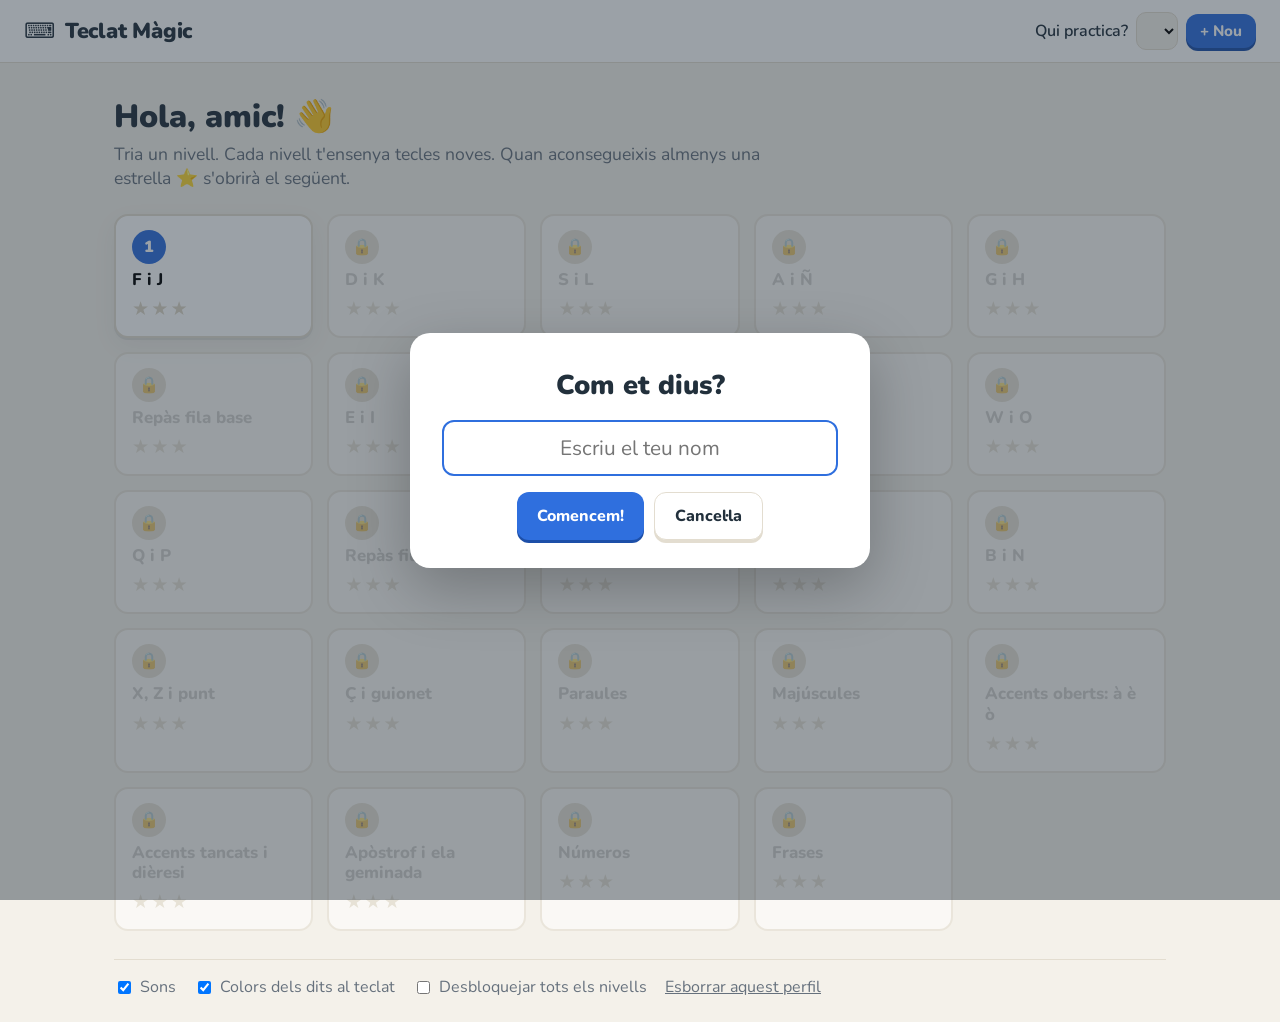
==== index.html @ d81bcf00 "Primera versió de Teclat Màgic Aplicació web en català per aprendre mecanografia: teclat en pantalla" ====
<!doctype html>
<html lang="ca">
<head>
  <meta charset="utf-8">
  <meta name="viewport" content="width=device-width, initial-scale=1">
  <title>Teclat Màgic — Aprèn a escriure amb l'ordinador</title>
  <meta name="description" content="Aplicació per aprendre i practicar mecanografia en català, nivell a nivell.">
  <link rel="preconnect" href="https://fonts.googleapis.com">
  <link rel="preconnect" href="https://fonts.gstatic.com" crossorigin>
  <link href="https://fonts.googleapis.com/css2?family=Nunito:wght@400;600;800;900&display=swap" rel="stylesheet">
  <link rel="stylesheet" href="css/estil.css">
</head>
<body>
  <header class="barra">
    <div class="logo"><span class="logo-icona" aria-hidden="true">⌨️</span> Teclat Màgic</div>
    <div class="perfil">
      <label for="selPerfil">Qui practica?</label>
      <select id="selPerfil"></select>
      <button id="btnNouPerfil" class="btn btn-petit" type="button">+ Nou</button>
    </div>
  </header>

  <main>
    <!-- PANTALLA: NIVELLS -->
    <section id="pantallaNivells" class="pantalla">
      <div class="intro">
        <h1>Hola, <span id="nomSalutacio">amic</span>! 👋</h1>
        <p>Tria un nivell. Cada nivell t'ensenya tecles noves. Quan aconsegueixis almenys una estrella ⭐ s'obrirà el següent.</p>
      </div>
      <div id="graellaNivells" class="graella"></div>
      <div class="opcions">
        <label><input type="checkbox" id="optSo"> Sons</label>
        <label><input type="checkbox" id="optColors"> Colors dels dits al teclat</label>
        <label><input type="checkbox" id="optDesbloquejar"> Desbloquejar tots els nivells</label>
        <button id="btnEsborrarPerfil" class="btn-enllac" type="button">Esborrar aquest perfil</button>
      </div>
    </section>

    <!-- PANTALLA: EXERCICI -->
    <section id="pantallaExercici" class="pantalla" hidden>
      <div class="cap-exercici">
        <button id="btnTornar" class="btn btn-petit" type="button">← Nivells</button>
        <h2 id="titolNivell"></h2>
        <div class="stats">
          <div><b id="statPrecisio">100%</b><span>precisió</span></div>
          <div><b id="statPPM">0</b><span>paraules/min</span></div>
          <div><b id="statErrors">0</b><span>errors</span></div>
        </div>
      </div>
      <p id="descNivell" class="desc"></p>
      <div class="progres"><div id="barraProgres"></div></div>
      <div id="text" class="text" aria-live="polite"></div>
      <p id="pista" class="pista"></p>
      <div id="teclat" class="teclat"></div>
      <div id="llegenda" class="llegenda"></div>
      <p class="ajuda">Consell: mira la pantalla, no el teclat! Els dits sempre tornen a casa: <b>A S D F</b> · <b>J K L Ñ</b></p>
    </section>
  </main>

  <!-- DIÀLEG: RESULTAT -->
  <dialog id="dlgResultat" class="dialeg">
    <div id="resEstrelles" class="res-estrelles"></div>
    <h2 id="resTitol"></h2>
    <p id="resMissatge"></p>
    <div class="res-stats">
      <div><b id="resPrecisio"></b><span>precisió</span></div>
      <div><b id="resPPM"></b><span>paraules/min</span></div>
      <div><b id="resTemps"></b><span>temps</span></div>
    </div>
    <div class="res-botons">
      <button id="btnSeguent" class="btn" type="button">Següent nivell →</button>
      <button id="btnRepetir" class="btn btn-sec" type="button">Torna-ho a provar</button>
      <button id="btnResNivells" class="btn btn-sec" type="button">Nivells</button>
    </div>
  </dialog>

  <!-- DIÀLEG: NOU PERFIL -->
  <dialog id="dlgPerfil" class="dialeg">
    <form id="formPerfil" method="dialog">
      <h2>Com et dius?</h2>
      <input id="inpNom" type="text" maxlength="20" autocomplete="off" placeholder="Escriu el teu nom" required>
      <div class="res-botons">
        <button class="btn" type="submit" value="ok">Comencem!</button>
        <button id="btnCancelPerfil" class="btn btn-sec" type="button">Cancel·la</button>
      </div>
    </form>
  </dialog>

  <script src="js/teclat.js"></script>
  <script src="js/nivells.js"></script>
  <script src="js/app.js"></script>
</body>
</html>
---- css/estil.css ----
/* =====================================================================
   Teclat Màgic — estils
   ===================================================================== */
:root {
  --fons: #f4f1ea;
  --paper: #ffffff;
  --tinta: #22303c;
  --tinta-suau: #66717d;
  --linia: #e3ddd0;
  --accent: #2f6fde;
  --verd: #1fae5b;
  --verd-fosc: #128a45;
  --vermell: #e2453c;
  --groc: #f5b301;
  --radi: 14px;
  --ombra: 0 2px 0 rgba(34, 48, 60, .08), 0 8px 24px rgba(34, 48, 60, .06);

  /* colors dels dits */
  --d-lp: #f9c7d4; --d-la: #fde0a8; --d-lm: #c9ecc1; --d-li: #bfe0fb;
  --d-ri: #d8cdf7; --d-rm: #c9ecc1; --d-ra: #fde0a8; --d-rp: #f9c7d4; --d-th: #e6e3dc;
}

* { box-sizing: border-box; }
html, body { margin: 0; }
body {
  font-family: 'Nunito', system-ui, -apple-system, 'Segoe UI', sans-serif;
  background: var(--fons);
  color: var(--tinta);
  min-height: 100vh;
}
button { font: inherit; cursor: pointer; }
[hidden] { display: none !important; }

/* ---------- Barra superior ---------- */
.barra {
  display: flex; align-items: center; justify-content: space-between; gap: 16px; flex-wrap: wrap;
  padding: 12px 24px; background: var(--paper); border-bottom: 1px solid var(--linia);
}
.logo { font-weight: 900; font-size: 1.35rem; letter-spacing: -.01em; }
.logo-icona { margin-right: 4px; }
.perfil { display: flex; align-items: center; gap: 8px; font-weight: 600; }
.perfil select {
  font: inherit; padding: 6px 10px; border-radius: 10px; border: 1px solid var(--linia); background: var(--fons);
}

/* ---------- Botons ---------- */
.btn {
  background: var(--accent); color: #fff; border: 0; border-radius: 12px;
  padding: 12px 20px; font-weight: 800; box-shadow: 0 3px 0 #1d4fa8;
  transition: transform .06s, box-shadow .06s;
}
.btn:active { transform: translateY(2px); box-shadow: 0 1px 0 #1d4fa8; }
.btn-sec { background: var(--paper); color: var(--tinta); box-shadow: 0 3px 0 var(--linia); border: 1px solid var(--linia); }
.btn-sec:active { box-shadow: 0 1px 0 var(--linia); }
.btn-petit { padding: 7px 14px; font-size: .95rem; }
.btn-enllac { background: none; border: 0; color: var(--tinta-suau); text-decoration: underline; padding: 0; }

main { max-width: 1100px; margin: 0 auto; padding: 24px; }

/* ---------- Pantalla de nivells ---------- */
.intro h1 { margin: 8px 0 4px; font-size: 2rem; font-weight: 900; }
.intro p { margin: 0 0 24px; color: var(--tinta-suau); font-size: 1.1rem; max-width: 60ch; }
.graella { display: grid; grid-template-columns: repeat(auto-fill, minmax(170px, 1fr)); gap: 14px; }
.nivell {
  display: flex; flex-direction: column; align-items: flex-start; gap: 6px; text-align: left;
  background: var(--paper); border: 2px solid var(--linia); border-radius: var(--radi);
  padding: 14px 16px; box-shadow: var(--ombra); transition: transform .1s, border-color .1s;
}
.nivell:hover:not(:disabled) { transform: translateY(-2px); border-color: var(--accent); }
.nivell .num {
  width: 34px; height: 34px; border-radius: 50%; display: grid; place-items: center;
  background: var(--accent); color: #fff; font-weight: 900;
}
.nivell.fet .num { background: var(--verd); }
.nivell .nom { font-weight: 800; font-size: 1.05rem; line-height: 1.2; }
.nivell .estrelles { color: var(--groc); font-size: 1.2rem; letter-spacing: 2px; }
.buides { color: #ddd6c6; }
.nivell.tancat { opacity: .55; cursor: not-allowed; box-shadow: none; }
.nivell.tancat .num { background: #ddd6c6; }
.opcions {
  display: flex; flex-wrap: wrap; gap: 18px; align-items: center; margin-top: 28px;
  padding-top: 16px; border-top: 1px solid var(--linia); color: var(--tinta-suau);
}
.opcions label { display: flex; gap: 6px; align-items: center; }

/* ---------- Pantalla d'exercici ---------- */
.cap-exercici { display: flex; align-items: center; gap: 16px; flex-wrap: wrap; }
.cap-exercici h2 { margin: 0; flex: 1; font-size: 1.4rem; font-weight: 900; }
.stats { display: flex; gap: 10px; }
.stats div, .res-stats div {
  background: var(--paper); border: 1px solid var(--linia); border-radius: 12px;
  padding: 6px 14px; text-align: center; min-width: 86px;
}
.stats b, .res-stats b { display: block; font-size: 1.35rem; font-weight: 900; font-variant-numeric: tabular-nums; }
.stats span, .res-stats span { font-size: .78rem; color: var(--tinta-suau); }
.desc { color: var(--tinta-suau); margin: 10px 0 12px; font-size: 1.05rem; }

.progres { height: 8px; background: var(--linia); border-radius: 99px; overflow: hidden; }
#barraProgres { height: 100%; width: 0; background: var(--verd); transition: width .15s; }

.text {
  margin: 16px 0 8px; padding: 22px 26px; background: var(--paper); border-radius: var(--radi);
  box-shadow: var(--ombra); font-size: 2.1rem; line-height: 1.7; letter-spacing: .04em;
  font-family: 'Nunito', system-ui, sans-serif; font-weight: 700; word-break: break-word;
}
.c { display: inline-block; padding: 0 1px; border-radius: 6px; min-width: .3em; color: #b2aa9a; }
.c.espai { color: #e2dccf; }
.c.fet { color: var(--verd-fosc); }
.c.fet.espai { color: #cfe9d9; }
.c.fet-error { color: var(--vermell); }
.c.actual {
  color: var(--tinta); background: #d9f4e3; outline: 3px solid var(--verd); outline-offset: 1px;
  animation: parpelleja 1.1s ease-in-out infinite;
}
.c.actual.espai { color: var(--verd); }
@keyframes parpelleja { 50% { outline-color: #8fdcae; } }
.c.sacseja { animation: sacseja .3s; background: #fde2e0; outline-color: var(--vermell); }
@keyframes sacseja {
  20% { transform: translateX(-4px); } 40% { transform: translateX(4px); }
  60% { transform: translateX(-3px); } 80% { transform: translateX(3px); }
}

.pista { min-height: 1.6em; margin: 6px 0 14px; font-size: 1.1rem; text-align: center; }
.pista em { color: var(--tinta-suau); }
kbd {
  font-family: inherit; font-weight: 800; background: var(--paper); border: 1px solid var(--linia);
  border-bottom-width: 3px; border-radius: 6px; padding: 1px 8px;
}
.punt { display: inline-block; width: .8em; height: .8em; border-radius: 50%; margin: 0 4px 0 2px; vertical-align: -1px; border: 1px solid rgba(0,0,0,.12); }
.punt.dit-lp, .punt.dit-rp { background: var(--d-lp); }
.punt.dit-la, .punt.dit-ra { background: var(--d-la); }
.punt.dit-lm, .punt.dit-rm { background: var(--d-lm); }
.punt.dit-li { background: var(--d-li); }
.punt.dit-ri { background: var(--d-ri); }
.punt.dit-th { background: var(--d-th); }

/* ---------- Teclat ---------- */
.teclat {
  background: #3a4550; border-radius: 18px; padding: 10px; box-shadow: 0 6px 0 #26303a, var(--ombra);
  user-select: none;
}
.fila { display: flex; }
.tecla { width: calc(var(--w) * 100% / 15); padding: 3px; }
.cap {
  position: relative; height: clamp(34px, 5.2vw, 58px); border-radius: 8px;
  background: #f7f5f0; box-shadow: 0 3px 0 #b9b3a6;
  display: flex; flex-direction: column; align-items: center; justify-content: center;
  transition: background .12s, transform .06s, box-shadow .06s;
  color: var(--tinta);
}
.principal { font-weight: 800; font-size: clamp(.8rem, 1.6vw, 1.25rem); line-height: 1; }
.sup { font-size: clamp(.55rem, 1vw, .75rem); color: var(--tinta-suau); line-height: 1; margin-bottom: 2px; }
.etiqueta-fn { font-size: clamp(.5rem, .95vw, .78rem); color: var(--tinta-suau); font-weight: 700; white-space: nowrap; }
.tecla.fn .cap { background: #e3dfd6; }
.tecla.dead .principal { color: #8d5bd6; }
.tecla.casa .cap::after {
  content: ''; position: absolute; bottom: 7px; width: 26%; height: 3px; border-radius: 2px; background: #9a9283;
}

/* colors per dit (opcional) */
.amb-colors .dit-lp .cap, .amb-colors .dit-rp .cap { background: var(--d-lp); }
.amb-colors .dit-la .cap, .amb-colors .dit-ra .cap { background: var(--d-la); }
.amb-colors .dit-lm .cap, .amb-colors .dit-rm .cap { background: var(--d-lm); }
.amb-colors .dit-li .cap { background: var(--d-li); }
.amb-colors .dit-ri .cap { background: var(--d-ri); }
.amb-colors .tecla.fn .cap { background: #e3dfd6; }

/* tecla que cal prémer (verd) */
.tecla.objectiu .cap {
  background: var(--verd) !important; color: #fff; box-shadow: 0 3px 0 var(--verd-fosc), 0 0 0 4px rgba(31,174,91,.35);
  animation: batec 1s ease-in-out infinite;
}
.tecla.objectiu .sup, .tecla.objectiu .etiqueta-fn, .tecla.objectiu .principal { color: #fff; }
.tecla.objectiu.casa .cap::after { background: #fff; }
@keyframes batec { 50% { box-shadow: 0 3px 0 var(--verd-fosc), 0 0 0 8px rgba(31,174,91,.15); } }

/* tecla premuda correctament / errònia */
.tecla.premuda .cap { transform: translateY(2px); box-shadow: 0 1px 0 #b9b3a6; }
.tecla.erronia .cap {
  background: var(--vermell) !important; color: #fff; transform: translateY(2px);
  box-shadow: 0 1px 0 #a92a22, 0 0 0 4px rgba(226,69,60,.35);
}
.tecla.erronia .sup, .tecla.erronia .etiqueta-fn, .tecla.erronia .principal { color: #fff; }

.llegenda { display: flex; flex-wrap: wrap; justify-content: center; gap: 6px 16px; margin-top: 14px; font-size: .85rem; color: var(--tinta-suau); }
.ajuda { text-align: center; color: var(--tinta-suau); margin-top: 12px; }

/* ---------- Diàlegs ---------- */
.dialeg {
  border: 0; border-radius: 20px; padding: 28px 32px; max-width: 460px; width: calc(100% - 32px);
  text-align: center; box-shadow: 0 20px 60px rgba(0,0,0,.25); color: var(--tinta);
}
.dialeg::backdrop { background: rgba(34, 48, 60, .45); }
.dialeg h2 { margin: 6px 0; font-size: 1.7rem; font-weight: 900; }
.dialeg p { color: var(--tinta-suau); }
.res-estrelles { font-size: 3rem; color: var(--groc); letter-spacing: 6px; }
.res-stats { display: flex; justify-content: center; gap: 10px; margin: 16px 0; }
.res-botons { display: flex; flex-wrap: wrap; justify-content: center; gap: 10px; margin-top: 16px; }
#inpNom {
  font: inherit; font-size: 1.3rem; width: 100%; padding: 12px 14px; margin-top: 10px;
  border: 2px solid var(--linia); border-radius: 12px; text-align: center;
}
#inpNom:focus { outline: none; border-color: var(--accent); }

@media (max-width: 640px) {
  main { padding: 16px; }
  .text { font-size: 1.5rem; padding: 16px; }
  .stats div { min-width: 70px; padding: 4px 8px; }
}
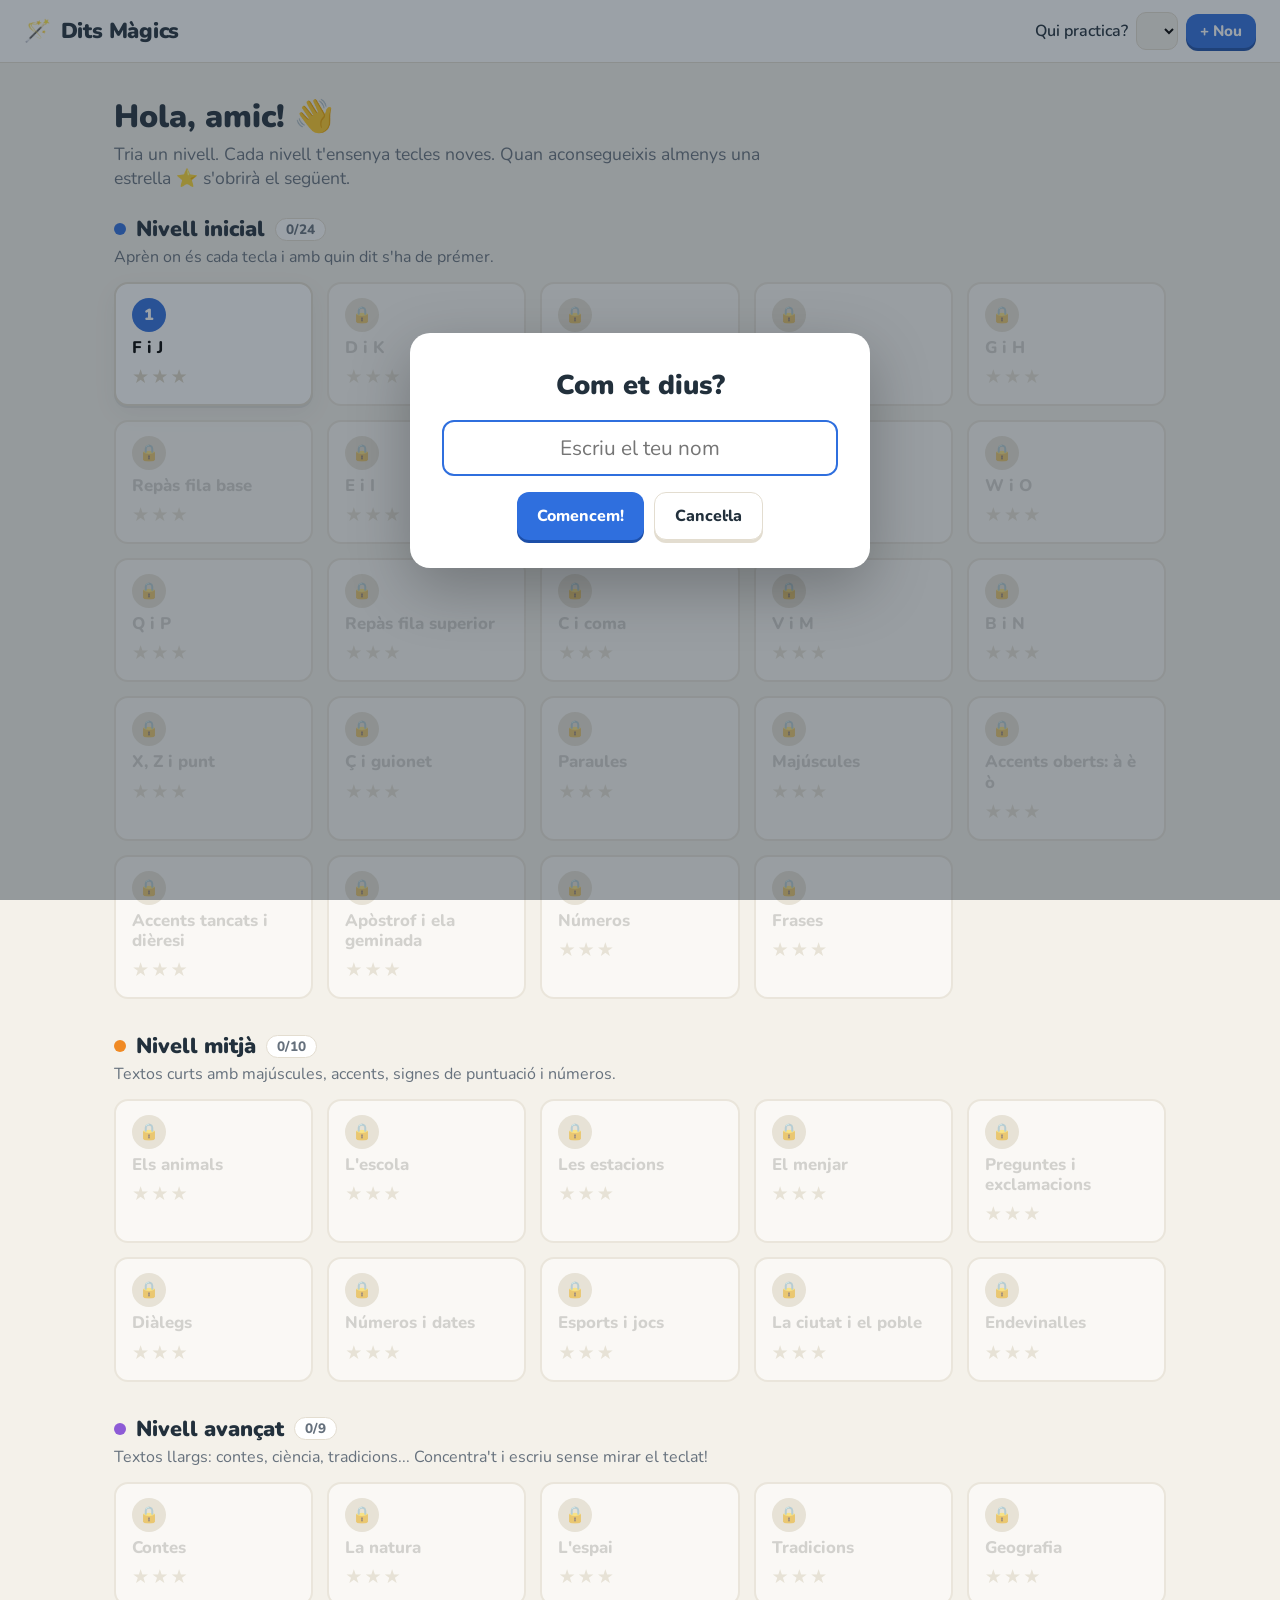
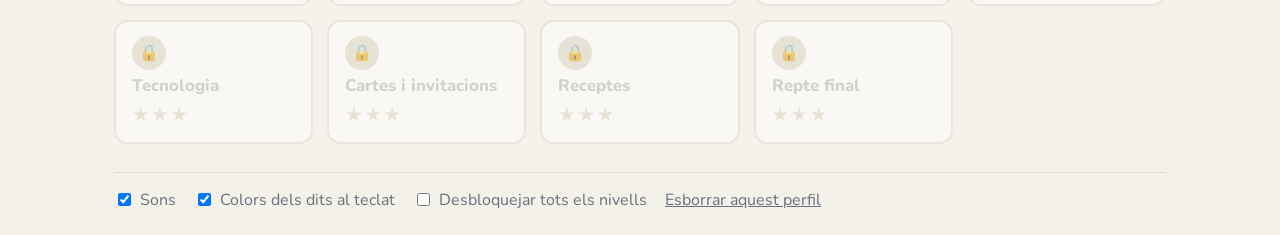
==== commit d4ee523b: "Canvia el nom de la web a Dits Màgics - Nou nom i icona (🪄) a la capçalera, al títol i al README. - " ====
--- a/index.html
+++ b/index.html
@@ -3,8 +3,9 @@
 <head>
   <meta charset="utf-8">
   <meta name="viewport" content="width=device-width, initial-scale=1">
-  <title>Teclat Màgic — Aprèn a escriure amb l'ordinador</title>
+  <title>Dits Màgics — Aprèn a escriure amb l'ordinador</title>
   <meta name="description" content="Aplicació per aprendre i practicar mecanografia en català, nivell a nivell.">
+  <link rel="icon" href="data:image/svg+xml,<svg xmlns='http://www.w3.org/2000/svg' viewBox='0 0 100 100'><text y='.9em' font-size='90'>🪄</text></svg>">
   <link rel="preconnect" href="https://fonts.googleapis.com">
   <link rel="preconnect" href="https://fonts.gstatic.com" crossorigin>
   <link href="https://fonts.googleapis.com/css2?family=Nunito:wght@400;600;800;900&display=swap" rel="stylesheet">
@@ -12,7 +13,7 @@
 </head>
 <body>
   <header class="barra">
-    <div class="logo"><span class="logo-icona" aria-hidden="true">⌨️</span> Teclat Màgic</div>
+    <div class="logo"><span class="logo-icona" aria-hidden="true">🪄</span> Dits Màgics</div>
     <div class="perfil">
       <label for="selPerfil">Qui practica?</label>
       <select id="selPerfil"></select>
--- a/css/estil.css
+++ b/css/estil.css
@@ -1,5 +1,5 @@
 /* =====================================================================
-   Teclat Màgic — estils
+   Dits Màgics — estils
    ===================================================================== */
 :root {
   --fons: #f4f1ea;
@@ -73,7 +73,19 @@
 }
 .nivell.fet .num { background: var(--verd); }
 .nivell .nom { font-weight: 800; font-size: 1.05rem; line-height: 1.2; }
+.nivell .peu-nivell { display: flex; align-items: center; justify-content: space-between; width: 100%; gap: 8px; }
 .nivell .estrelles { color: var(--groc); font-size: 1.2rem; letter-spacing: 2px; }
+.nivell .record { font-size: .8rem; font-weight: 700; color: var(--tinta-suau); background: var(--fons); border-radius: 99px; padding: 2px 8px; }
+.seccio { grid-column: 1 / -1; margin-top: 18px; }
+.seccio:first-child { margin-top: 0; }
+.seccio h3 { margin: 0; font-size: 1.35rem; font-weight: 900; display: flex; align-items: center; gap: 10px; }
+.seccio h3::before { content: ''; width: 12px; height: 12px; border-radius: 50%; background: var(--accent); }
+.seccio-mitja h3::before { background: #f08a24; }
+.seccio-avancat h3::before { background: #8d5bd6; }
+.seccio p { margin: 2px 0 0; color: var(--tinta-suau); }
+.comptador { font-size: .85rem; font-weight: 800; color: var(--tinta-suau); background: var(--paper); border: 1px solid var(--linia); border-radius: 99px; padding: 1px 10px; }
+.nivell-mitja .num { background: #f08a24; }
+.nivell-avancat .num { background: #8d5bd6; }
 .buides { color: #ddd6c6; }
 .nivell.tancat { opacity: .55; cursor: not-allowed; box-shadow: none; }
 .nivell.tancat .num { background: #ddd6c6; }
@@ -101,8 +113,11 @@
 .text {
   margin: 16px 0 8px; padding: 22px 26px; background: var(--paper); border-radius: var(--radi);
   box-shadow: var(--ombra); font-size: 2.1rem; line-height: 1.7; letter-spacing: .04em;
-  font-family: 'Nunito', system-ui, sans-serif; font-weight: 700; word-break: break-word;
-}
+  font-family: 'Nunito', system-ui, sans-serif; font-weight: 700;
+}
+.text-interior { position: relative; overflow: hidden; max-height: calc(1.7em * 4); }
+.text.llarg { font-size: 1.65rem; }
+.paraula { display: inline-block; white-space: nowrap; }
 .c { display: inline-block; padding: 0 1px; border-radius: 6px; min-width: .3em; color: #b2aa9a; }
 .c.espai { color: #e2dccf; }
 .c.fet { color: var(--verd-fosc); }
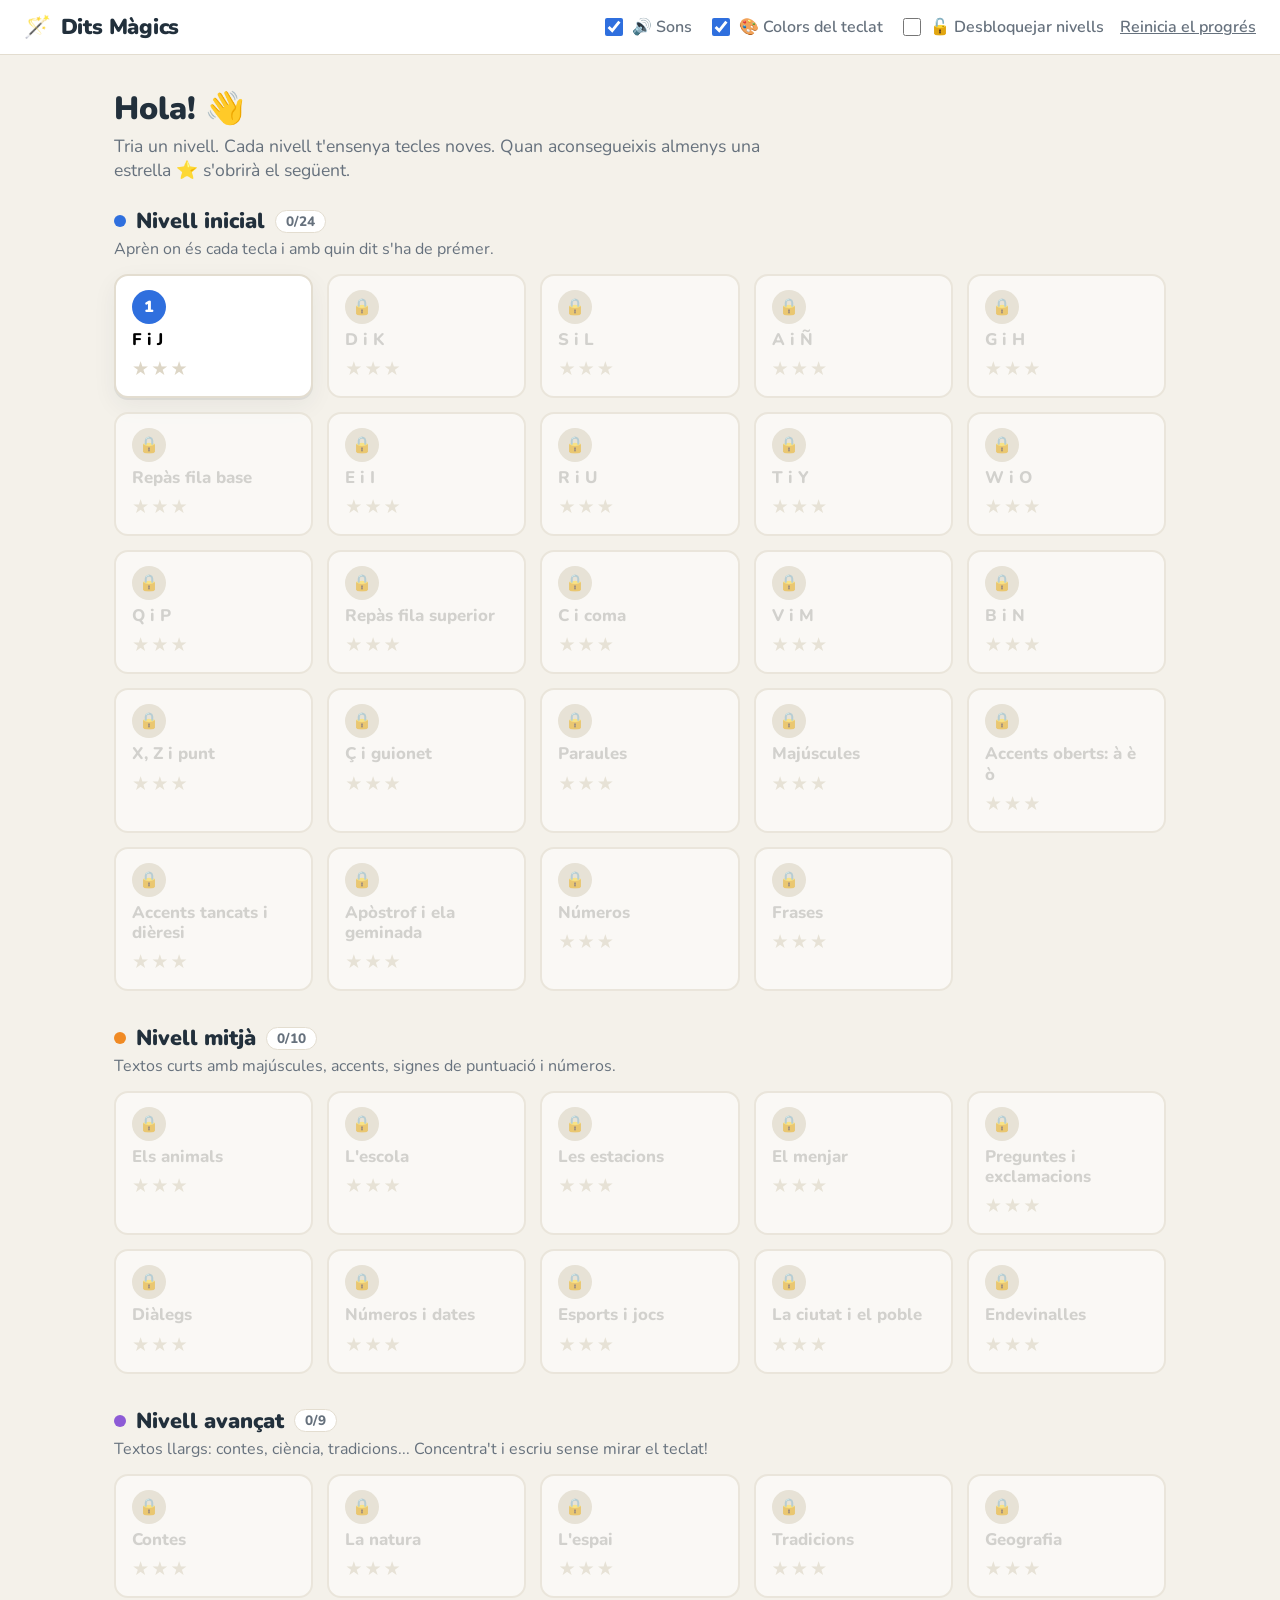
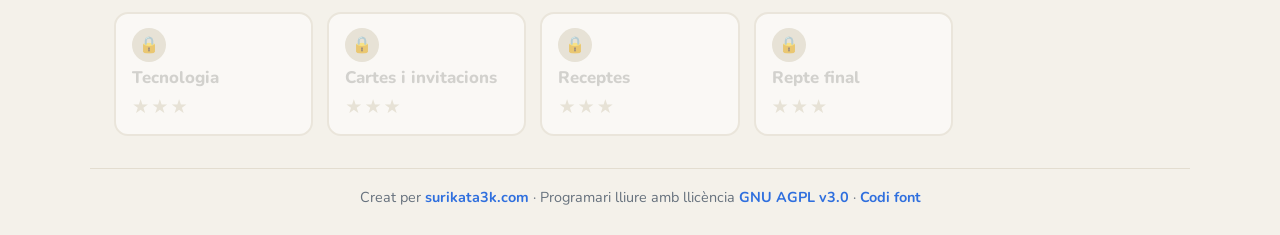
==== commit e978caef: "Treu el registre, mou les opcions a dalt i afegeix peu amb autoria i llicència Co-Authored-By: Claud" ====
--- a/index.html
+++ b/index.html
@@ -14,10 +14,11 @@
 <body>
   <header class="barra">
     <div class="logo"><span class="logo-icona" aria-hidden="true">🪄</span> Dits Màgics</div>
-    <div class="perfil">
-      <label for="selPerfil">Qui practica?</label>
-      <select id="selPerfil"></select>
-      <button id="btnNouPerfil" class="btn btn-petit" type="button">+ Nou</button>
+    <div class="opcions">
+      <label><input type="checkbox" id="optSo"> 🔊 Sons</label>
+      <label><input type="checkbox" id="optColors"> 🎨 Colors del teclat</label>
+      <label><input type="checkbox" id="optDesbloquejar"> 🔓 Desbloquejar nivells</label>
+      <button id="btnReiniciar" class="btn-enllac" type="button">Reinicia el progrés</button>
     </div>
   </header>
 
@@ -25,16 +26,10 @@
     <!-- PANTALLA: NIVELLS -->
     <section id="pantallaNivells" class="pantalla">
       <div class="intro">
-        <h1>Hola, <span id="nomSalutacio">amic</span>! 👋</h1>
+        <h1>Hola! 👋</h1>
         <p>Tria un nivell. Cada nivell t'ensenya tecles noves. Quan aconsegueixis almenys una estrella ⭐ s'obrirà el següent.</p>
       </div>
       <div id="graellaNivells" class="graella"></div>
-      <div class="opcions">
-        <label><input type="checkbox" id="optSo"> Sons</label>
-        <label><input type="checkbox" id="optColors"> Colors dels dits al teclat</label>
-        <label><input type="checkbox" id="optDesbloquejar"> Desbloquejar tots els nivells</label>
-        <button id="btnEsborrarPerfil" class="btn-enllac" type="button">Esborrar aquest perfil</button>
-      </div>
     </section>
 
     <!-- PANTALLA: EXERCICI -->
@@ -58,6 +53,13 @@
     </section>
   </main>
 
+  <footer class="peu">
+    Creat per <a href="https://surikata3k.com" target="_blank" rel="noopener">surikata3k.com</a>
+    · Programari lliure amb llicència
+    <a href="https://github.com/surikata3k/ditsmagics/blob/main/LICENSE" target="_blank" rel="noopener">GNU AGPL v3.0</a>
+    · <a href="https://github.com/surikata3k/ditsmagics" target="_blank" rel="noopener">Codi font</a>
+  </footer>
+
   <!-- DIÀLEG: RESULTAT -->
   <dialog id="dlgResultat" class="dialeg">
     <div id="resEstrelles" class="res-estrelles"></div>
@@ -75,17 +77,6 @@
     </div>
   </dialog>
 
-  <!-- DIÀLEG: NOU PERFIL -->
-  <dialog id="dlgPerfil" class="dialeg">
-    <form id="formPerfil" method="dialog">
-      <h2>Com et dius?</h2>
-      <input id="inpNom" type="text" maxlength="20" autocomplete="off" placeholder="Escriu el teu nom" required>
-      <div class="res-botons">
-        <button class="btn" type="submit" value="ok">Comencem!</button>
-        <button id="btnCancelPerfil" class="btn btn-sec" type="button">Cancel·la</button>
-      </div>
-    </form>
-  </dialog>
 
   <script src="js/teclat.js"></script>
   <script src="js/nivells.js"></script>
--- a/css/estil.css
+++ b/css/estil.css
@@ -38,10 +38,9 @@
 }
 .logo { font-weight: 900; font-size: 1.35rem; letter-spacing: -.01em; }
 .logo-icona { margin-right: 4px; }
-.perfil { display: flex; align-items: center; gap: 8px; font-weight: 600; }
-.perfil select {
-  font: inherit; padding: 6px 10px; border-radius: 10px; border: 1px solid var(--linia); background: var(--fons);
-}
+.barra .opcions { display: flex; flex-wrap: wrap; gap: 8px 16px; align-items: center; font-weight: 600; color: var(--tinta-suau); }
+.barra .opcions label { display: flex; gap: 6px; align-items: center; cursor: pointer; }
+.barra .opcions input { width: 18px; height: 18px; accent-color: var(--accent); cursor: pointer; }
 
 /* ---------- Botons ---------- */
 .btn {
@@ -89,11 +88,6 @@
 .buides { color: #ddd6c6; }
 .nivell.tancat { opacity: .55; cursor: not-allowed; box-shadow: none; }
 .nivell.tancat .num { background: #ddd6c6; }
-.opcions {
-  display: flex; flex-wrap: wrap; gap: 18px; align-items: center; margin-top: 28px;
-  padding-top: 16px; border-top: 1px solid var(--linia); color: var(--tinta-suau);
-}
-.opcions label { display: flex; gap: 6px; align-items: center; }
 
 /* ---------- Pantalla d'exercici ---------- */
 .cap-exercici { display: flex; align-items: center; gap: 16px; flex-wrap: wrap; }
@@ -222,3 +216,11 @@
   .text { font-size: 1.5rem; padding: 16px; }
   .stats div { min-width: 70px; padding: 4px 8px; }
 }
+
+/* ---------- Peu de pàgina ---------- */
+.peu {
+  max-width: 1100px; margin: 8px auto 0; padding: 18px 24px 28px; text-align: center;
+  font-size: .9rem; color: var(--tinta-suau); border-top: 1px solid var(--linia);
+}
+.peu a { color: var(--accent); font-weight: 700; text-decoration: none; }
+.peu a:hover { text-decoration: underline; }
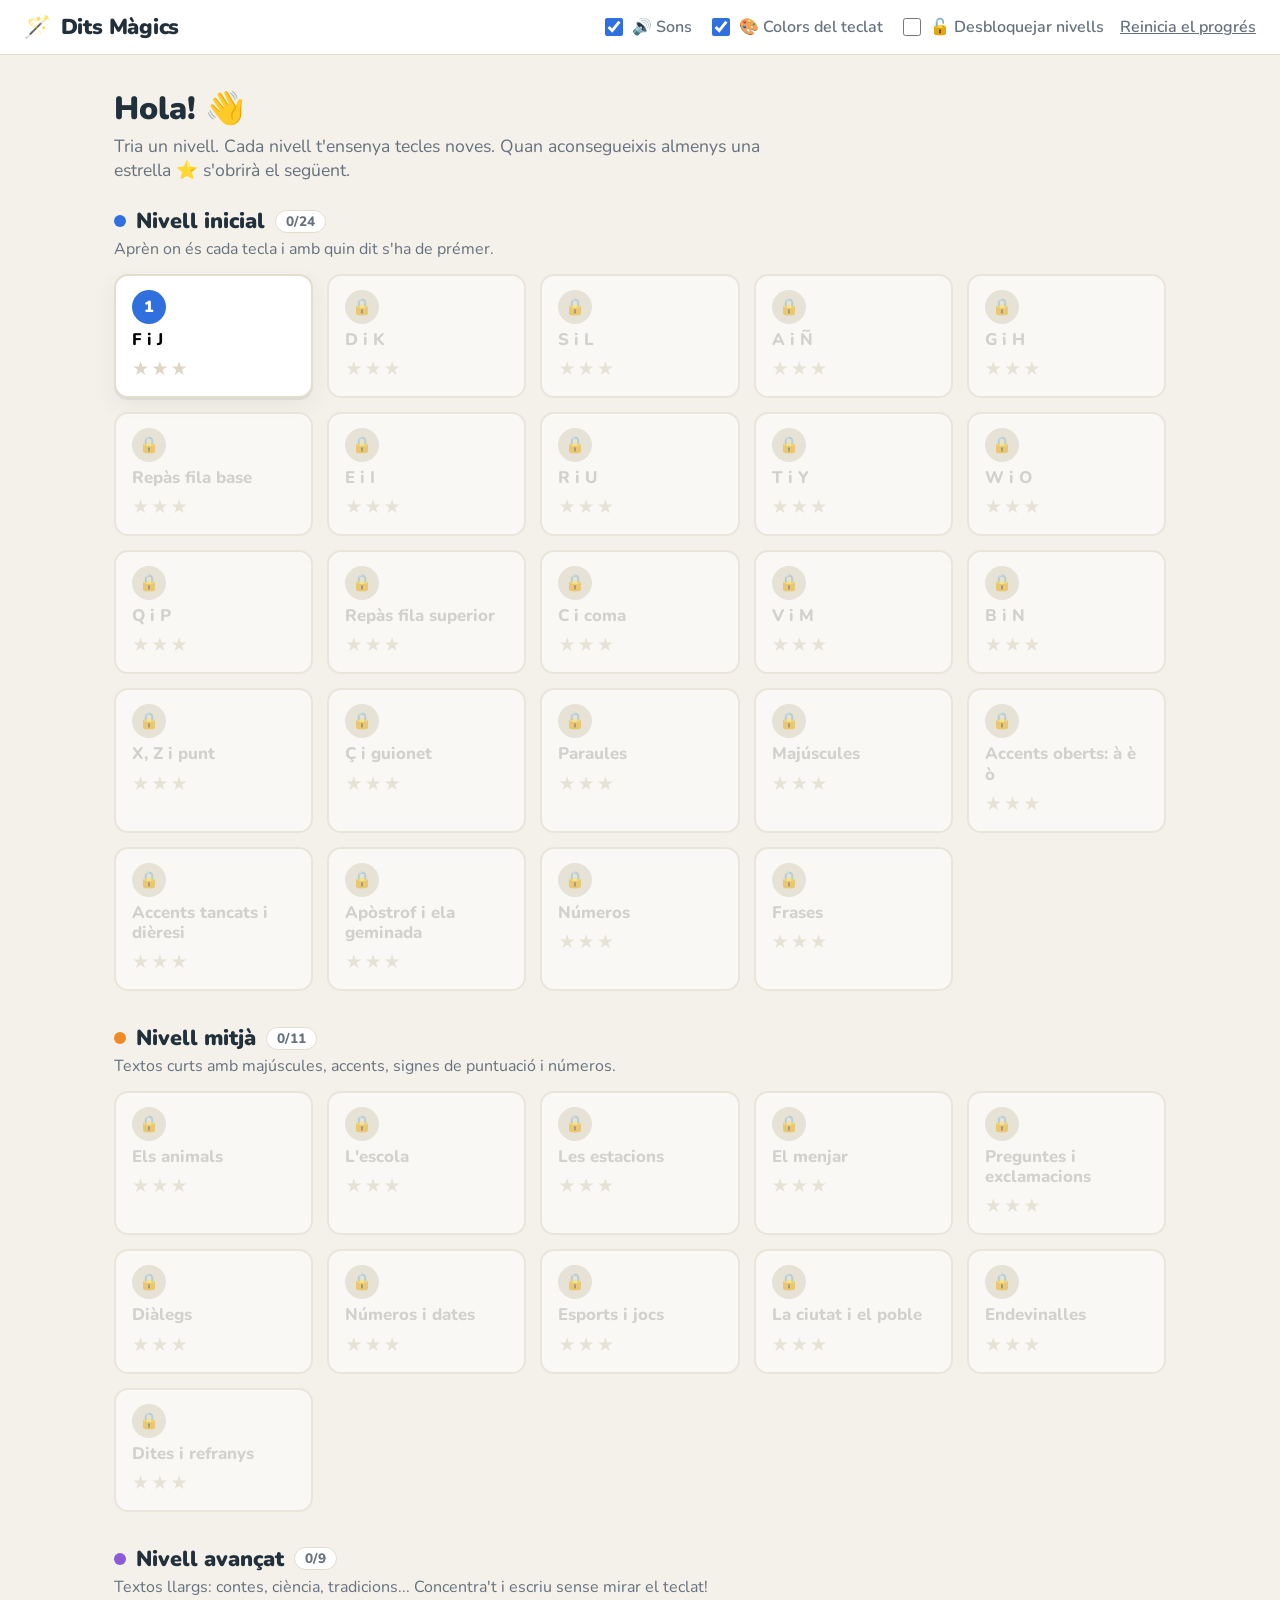
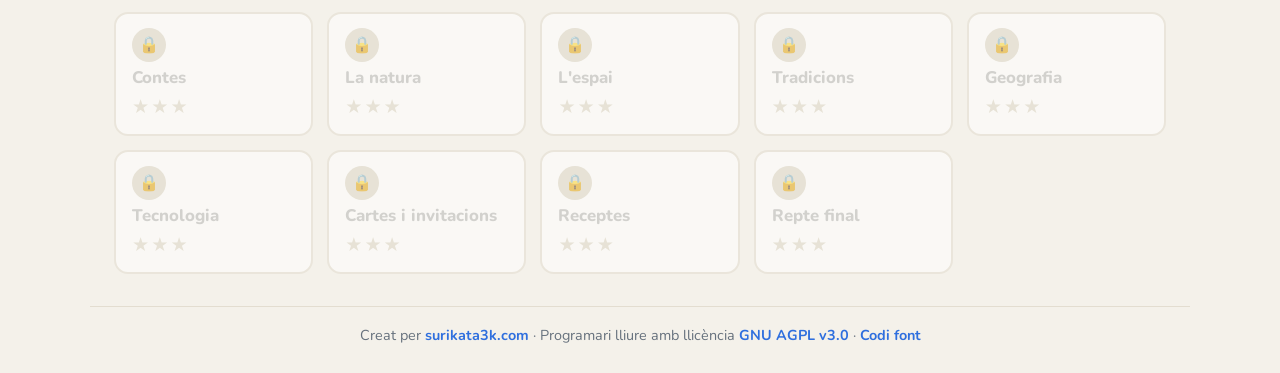
==== commit 6374b013: "Afegeix el nivell «Dites i refranys» amb frases típiques catalanes Co-Authored-By: Claude Opus 5.5 <" ====
--- a/index.html
+++ b/index.html
@@ -9,7 +9,7 @@
   <link rel="preconnect" href="https://fonts.googleapis.com">
   <link rel="preconnect" href="https://fonts.gstatic.com" crossorigin>
   <link href="https://fonts.googleapis.com/css2?family=Nunito:wght@400;600;800;900&display=swap" rel="stylesheet">
-  <link rel="stylesheet" href="css/estil.css">
+  <link rel="stylesheet" href="css/estil.css?v=3">
 </head>
 <body>
   <header class="barra">
@@ -78,8 +78,8 @@
   </dialog>
 
 
-  <script src="js/teclat.js"></script>
-  <script src="js/nivells.js"></script>
-  <script src="js/app.js"></script>
+  <script src="js/teclat.js?v=3"></script>
+  <script src="js/nivells.js?v=3"></script>
+  <script src="js/app.js?v=3"></script>
 </body>
 </html>
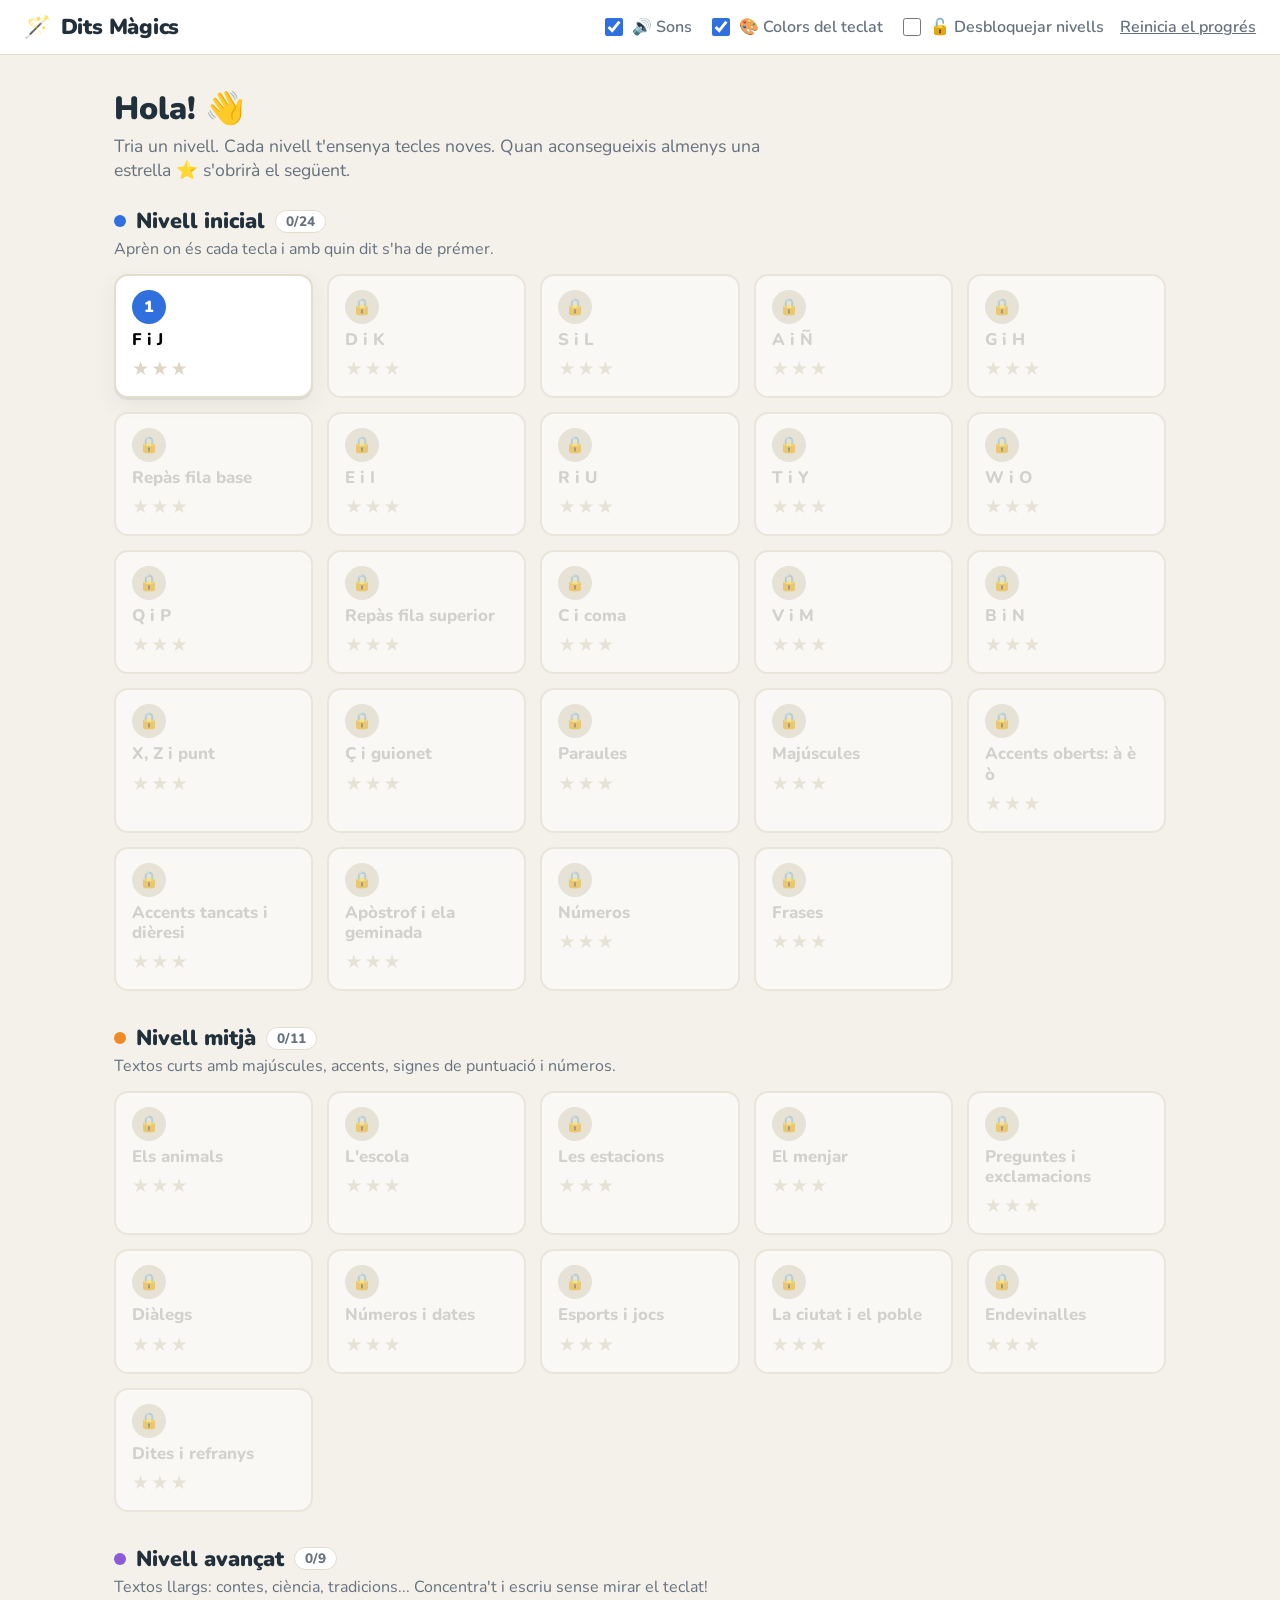
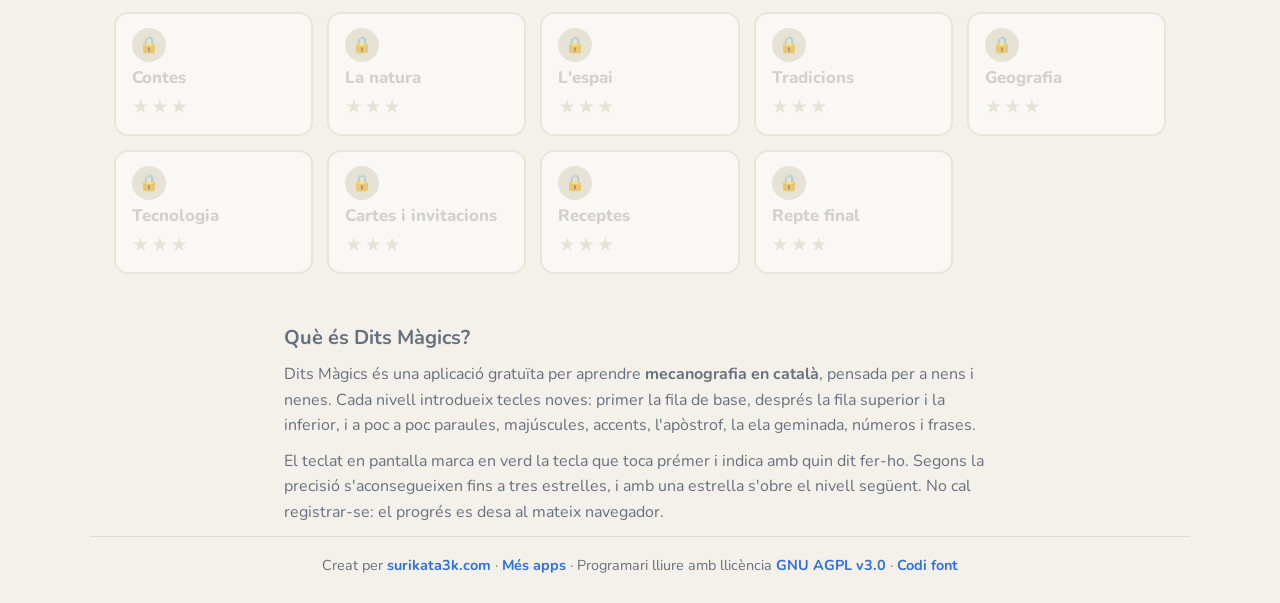
==== commit b210d5ab: "Metadades per a cercadors i xarxes, i descripció de l'app - Títol i descripció amb paraules clau, ca" ====
--- a/index.html
+++ b/index.html
@@ -3,13 +3,26 @@
 <head>
   <meta charset="utf-8">
   <meta name="viewport" content="width=device-width, initial-scale=1">
-  <title>Dits Màgics — Aprèn a escriure amb l'ordinador</title>
-  <meta name="description" content="Aplicació per aprendre i practicar mecanografia en català, nivell a nivell.">
+  <title>Dits Màgics — Mecanografia en català per a nens i nenes</title>
+  <meta name="description" content="Aprèn mecanografia en català jugant: 44 nivells amb teclat en pantalla, pistes de quin dit fer servir i estrelles. Gratuït, sense registre i al navegador.">
+  <link rel="canonical" href="https://surikata3k.com/ditsmagics/">
+  <meta property="og:type" content="website">
+  <meta property="og:site_name" content="Surikata3K">
+  <meta property="og:locale" content="ca_ES">
+  <meta property="og:title" content="Dits Màgics — Mecanografia en català per a nens i nenes">
+  <meta property="og:description" content="Aprèn mecanografia en català jugant: 44 nivells amb teclat en pantalla, pistes de quin dit fer servir i estrelles. Gratuït, sense registre i al navegador.">
+  <meta property="og:url" content="https://surikata3k.com/ditsmagics/">
+  <meta property="og:image" content="https://surikata3k.com/img/og/ditsmagics.png">
+  <meta property="og:image:width" content="1200">
+  <meta property="og:image:height" content="630">
+  <meta name="twitter:card" content="summary_large_image">
+  <meta name="theme-color" content="#ffffff">
+  <script type="application/ld+json">{"@context": "https://schema.org", "@type": "WebApplication", "name": "Dits Màgics", "url": "https://surikata3k.com/ditsmagics/", "description": "Aprèn mecanografia en català jugant: 44 nivells amb teclat en pantalla, pistes de quin dit fer servir i estrelles. Gratuït, sense registre i al navegador.", "image": "https://surikata3k.com/img/og/ditsmagics.png", "applicationCategory": "EducationalApplication", "operatingSystem": "Qualsevol (navegador web)", "inLanguage": "ca", "isAccessibleForFree": true, "offers": {"@type": "Offer", "price": "0", "priceCurrency": "EUR"}, "audience": {"@type": "EducationalAudience", "educationalRole": "student"}, "author": {"@type": "Person", "name": "Surikata3K", "url": "https://surikata3k.com/"}, "license": "https://www.gnu.org/licenses/agpl-3.0.html"}</script>
   <link rel="icon" href="data:image/svg+xml,<svg xmlns='http://www.w3.org/2000/svg' viewBox='0 0 100 100'><text y='.9em' font-size='90'>🪄</text></svg>">
   <link rel="preconnect" href="https://fonts.googleapis.com">
   <link rel="preconnect" href="https://fonts.gstatic.com" crossorigin>
   <link href="https://fonts.googleapis.com/css2?family=Nunito:wght@400;600;800;900&display=swap" rel="stylesheet">
-  <link rel="stylesheet" href="css/estil.css?v=3">
+  <link rel="stylesheet" href="css/estil.css?v=4">
 </head>
 <body>
   <header class="barra">
@@ -53,8 +66,14 @@
     </section>
   </main>
 
+  <section class="info-app" aria-labelledby="infoTitol">
+    <h2 id="infoTitol">Què és Dits Màgics?</h2>
+    <p>Dits Màgics és una aplicació gratuïta per aprendre <strong>mecanografia en català</strong>, pensada per a nens i nenes. Cada nivell introdueix tecles noves: primer la fila de base, després la fila superior i la inferior, i a poc a poc paraules, majúscules, accents, l'apòstrof, la ela geminada, números i frases.</p>
+    <p>El teclat en pantalla marca en verd la tecla que toca prémer i indica amb quin dit fer-ho. Segons la precisió s'aconsegueixen fins a tres estrelles, i amb una estrella s'obre el nivell següent. No cal registrar-se: el progrés es desa al mateix navegador.</p>
+  </section>
+
   <footer class="peu">
-    Creat per <a href="https://surikata3k.com" target="_blank" rel="noopener">surikata3k.com</a>
+    Creat per <a href="https://surikata3k.com/">surikata3k.com</a> · <a href="https://surikata3k.com/#apps">Més apps</a>
     · Programari lliure amb llicència
     <a href="https://github.com/surikata3k/ditsmagics/blob/main/LICENSE" target="_blank" rel="noopener">GNU AGPL v3.0</a>
     · <a href="https://github.com/surikata3k/ditsmagics" target="_blank" rel="noopener">Codi font</a>
--- a/css/estil.css
+++ b/css/estil.css
@@ -217,6 +217,13 @@
   .stats div { min-width: 70px; padding: 4px 8px; }
 }
 
+/* ---------- Informació de l'app ---------- */
+.info-app {
+  max-width: 760px; margin: 24px auto 0; padding: 0 24px; color: var(--tinta-suau); line-height: 1.6;
+}
+.info-app h2 { font-size: 1.25rem; color: inherit; margin: 0 0 8px; }
+.info-app p { margin: 0 0 10px; }
+
 /* ---------- Peu de pàgina ---------- */
 .peu {
   max-width: 1100px; margin: 8px auto 0; padding: 18px 24px 28px; text-align: center;
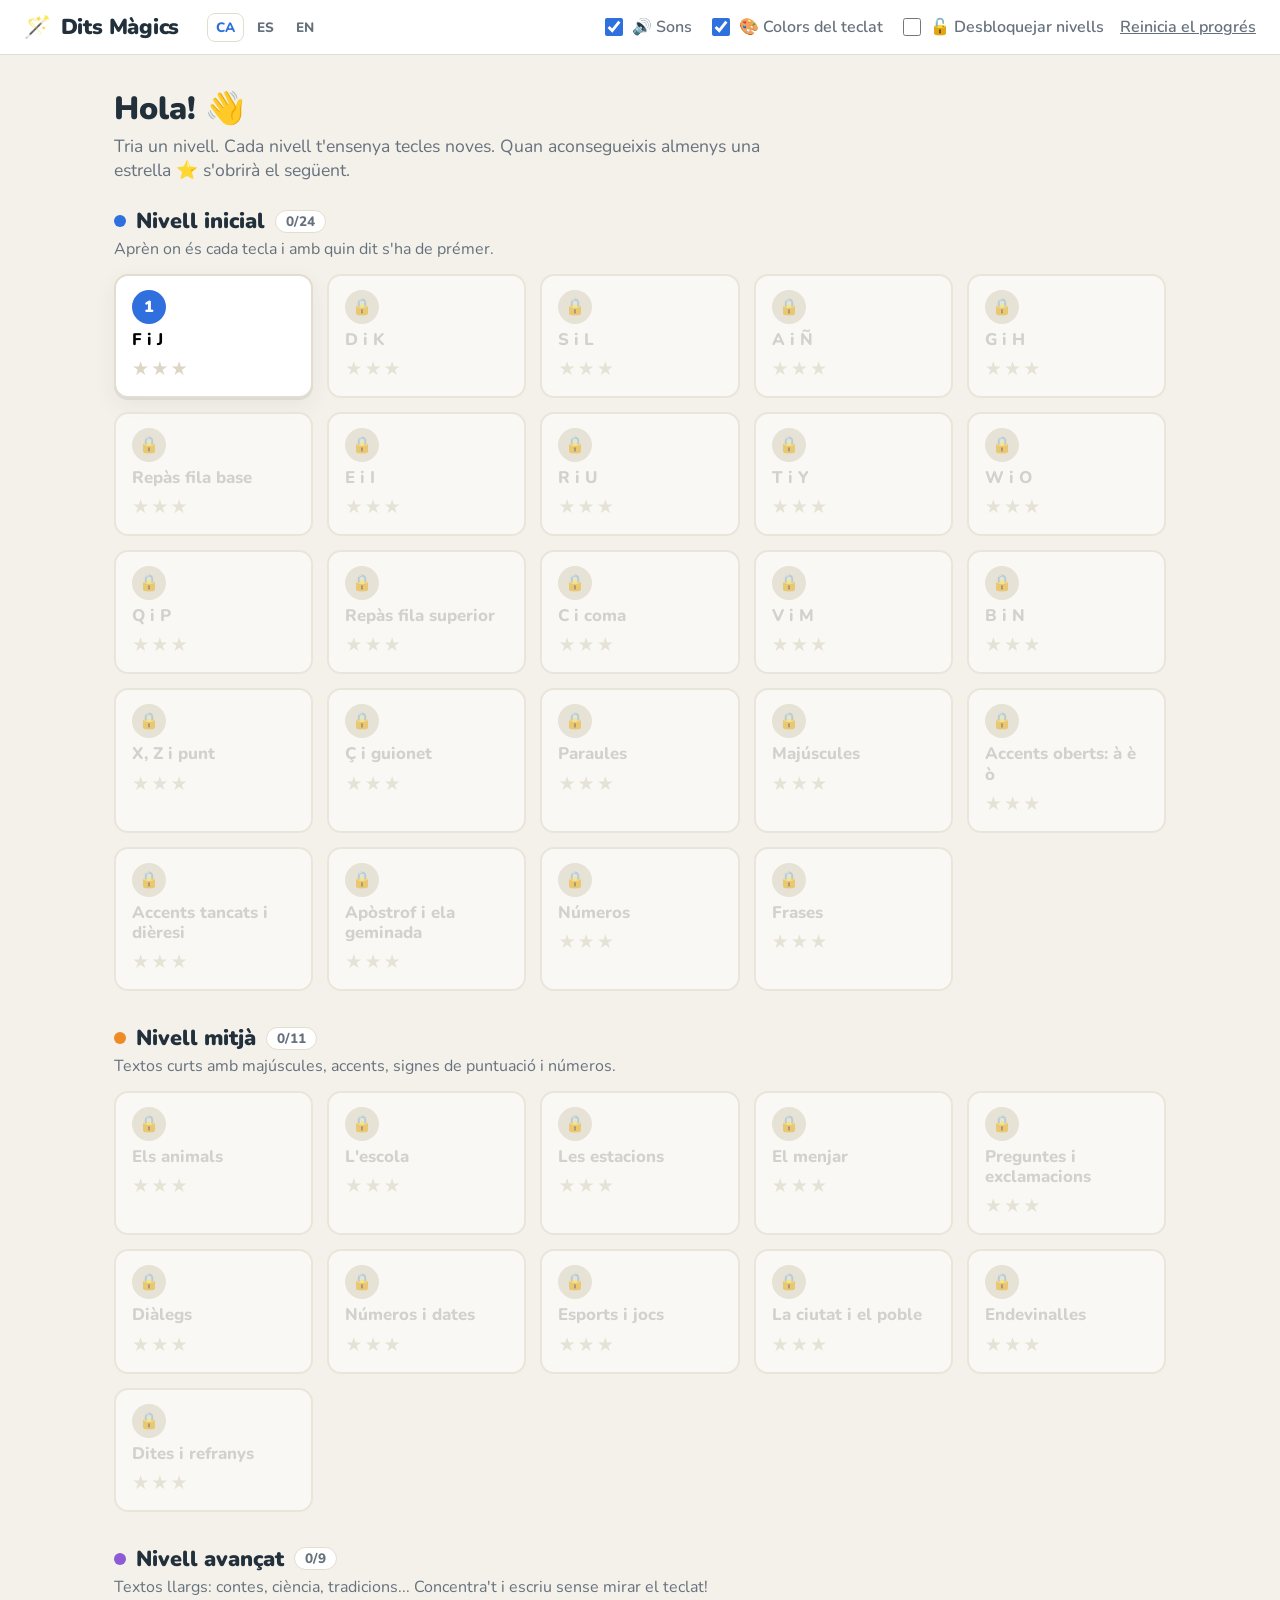
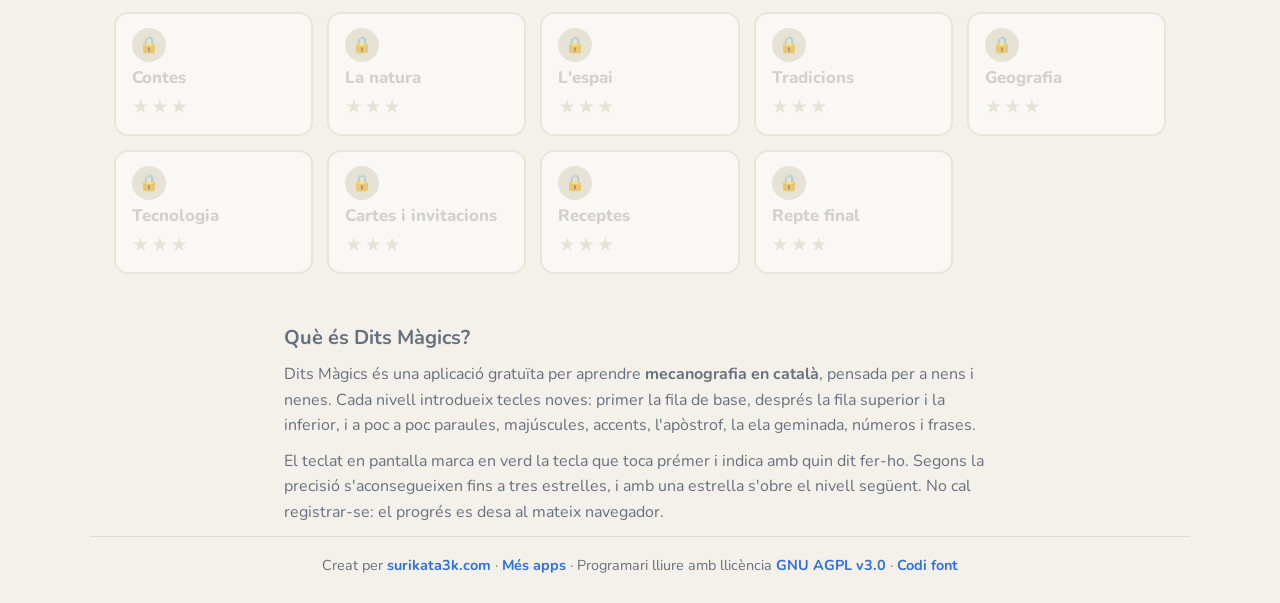
==== commit e62a3626: "Dits Màgics en català, castellà i anglès - Pàgines per idioma (/, /es/, /en/) amb selector, hreflang" ====
--- a/index.html
+++ b/index.html
@@ -6,9 +6,15 @@
   <title>Dits Màgics — Mecanografia en català per a nens i nenes</title>
   <meta name="description" content="Aprèn mecanografia en català jugant: 44 nivells amb teclat en pantalla, pistes de quin dit fer servir i estrelles. Gratuït, sense registre i al navegador.">
   <link rel="canonical" href="https://surikata3k.com/ditsmagics/">
+  <link rel="alternate" hreflang="ca" href="https://surikata3k.com/ditsmagics/">
+  <link rel="alternate" hreflang="es" href="https://surikata3k.com/ditsmagics/es/">
+  <link rel="alternate" hreflang="en" href="https://surikata3k.com/ditsmagics/en/">
+  <link rel="alternate" hreflang="x-default" href="https://surikata3k.com/ditsmagics/">
   <meta property="og:type" content="website">
   <meta property="og:site_name" content="Surikata3K">
   <meta property="og:locale" content="ca_ES">
+  <meta property="og:locale:alternate" content="es_ES">
+  <meta property="og:locale:alternate" content="en_GB">
   <meta property="og:title" content="Dits Màgics — Mecanografia en català per a nens i nenes">
   <meta property="og:description" content="Aprèn mecanografia en català jugant: 44 nivells amb teclat en pantalla, pistes de quin dit fer servir i estrelles. Gratuït, sense registre i al navegador.">
   <meta property="og:url" content="https://surikata3k.com/ditsmagics/">
@@ -17,16 +23,19 @@
   <meta property="og:image:height" content="630">
   <meta name="twitter:card" content="summary_large_image">
   <meta name="theme-color" content="#ffffff">
-  <script type="application/ld+json">{"@context": "https://schema.org", "@type": "WebApplication", "name": "Dits Màgics", "url": "https://surikata3k.com/ditsmagics/", "description": "Aprèn mecanografia en català jugant: 44 nivells amb teclat en pantalla, pistes de quin dit fer servir i estrelles. Gratuït, sense registre i al navegador.", "image": "https://surikata3k.com/img/og/ditsmagics.png", "applicationCategory": "EducationalApplication", "operatingSystem": "Qualsevol (navegador web)", "inLanguage": "ca", "isAccessibleForFree": true, "offers": {"@type": "Offer", "price": "0", "priceCurrency": "EUR"}, "audience": {"@type": "EducationalAudience", "educationalRole": "student"}, "author": {"@type": "Person", "name": "Surikata3K", "url": "https://surikata3k.com/"}, "license": "https://www.gnu.org/licenses/agpl-3.0.html"}</script>
-  <link rel="icon" href="data:image/svg+xml,<svg xmlns='http://www.w3.org/2000/svg' viewBox='0 0 100 100'><text y='.9em' font-size='90'>🪄</text></svg>">
+  <script type="application/ld+json">{"@context": "https://schema.org", "@type": "WebApplication", "name": "Dits Màgics", "url": "https://surikata3k.com/ditsmagics/", "description": "Aprèn mecanografia en català jugant: 44 nivells amb teclat en pantalla, pistes de quin dit fer servir i estrelles. Gratuït, sense registre i al navegador.", "image": "https://surikata3k.com/img/og/ditsmagics.png", "applicationCategory": "EducationalApplication", "operatingSystem": "Qualsevol (navegador web)", "inLanguage": "ca", "isAccessibleForFree": true, "offers": {"@type": "Offer", "price": "0", "priceCurrency": "EUR"}, "audience": {"@type": "EducationalAudience", "educationalRole": "student"}, "author": {"@type": "Person", "name": "Surikata3K", "url": "https://surikata3k.com/"}, "license": "https://www.gnu.org/licenses/agpl-3.0.html", "availableLanguage": ["ca", "es", "en"]}</script>
+  <link rel="icon" href="/img/favicon.ico" sizes="any">
+  <link rel="icon" type="image/png" sizes="32x32" href="/img/favicon-32.png">
+  <link rel="apple-touch-icon" href="/img/apple-touch-icon.png">
   <link rel="preconnect" href="https://fonts.googleapis.com">
   <link rel="preconnect" href="https://fonts.gstatic.com" crossorigin>
   <link href="https://fonts.googleapis.com/css2?family=Nunito:wght@400;600;800;900&display=swap" rel="stylesheet">
-  <link rel="stylesheet" href="css/estil.css?v=4">
+  <link rel="stylesheet" href="css/estil.css?v=5">
 </head>
 <body>
   <header class="barra">
     <div class="logo"><span class="logo-icona" aria-hidden="true">🪄</span> Dits Màgics</div>
+    <nav class="idiomes" aria-label="Idioma"><a href="/ditsmagics/" hreflang="ca" lang="ca" aria-current="page" title="Català">CA</a><a href="/ditsmagics/es/" hreflang="es" lang="es" title="Castellano">ES</a><a href="/ditsmagics/en/" hreflang="en" lang="en" title="English">EN</a></nav>
     <div class="opcions">
       <label><input type="checkbox" id="optSo"> 🔊 Sons</label>
       <label><input type="checkbox" id="optColors"> 🎨 Colors del teclat</label>
@@ -96,9 +105,10 @@
     </div>
   </dialog>
 
-
-  <script src="js/teclat.js?v=3"></script>
-  <script src="js/nivells.js?v=3"></script>
-  <script src="js/app.js?v=3"></script>
+  <script src="js/i18n.js?v=5"></script>
+  <script src="js/teclat.js?v=5"></script>
+  <script src="js/nivells-ca.js?v=5"></script>
+  <script src="js/nivells.js?v=5"></script>
+  <script src="js/app.js?v=5"></script>
 </body>
 </html>
--- a/css/estil.css
+++ b/css/estil.css
@@ -231,3 +231,9 @@
 }
 .peu a { color: var(--accent); font-weight: 700; text-decoration: none; }
 .peu a:hover { text-decoration: underline; }
+
+/* ---------- Selector d'idioma ---------- */
+.idiomes { display: flex; gap: 4px; margin-left: 12px; margin-right: auto; font-weight: 800; font-size: .85rem; }
+.idiomes a { padding: 4px 8px; border-radius: 8px; color: var(--tinta-suau); text-decoration: none; border: 1px solid transparent; }
+.idiomes a:hover { color: var(--accent); }
+.idiomes a[aria-current="page"] { color: var(--accent); border-color: var(--linia); background: #fff; }
